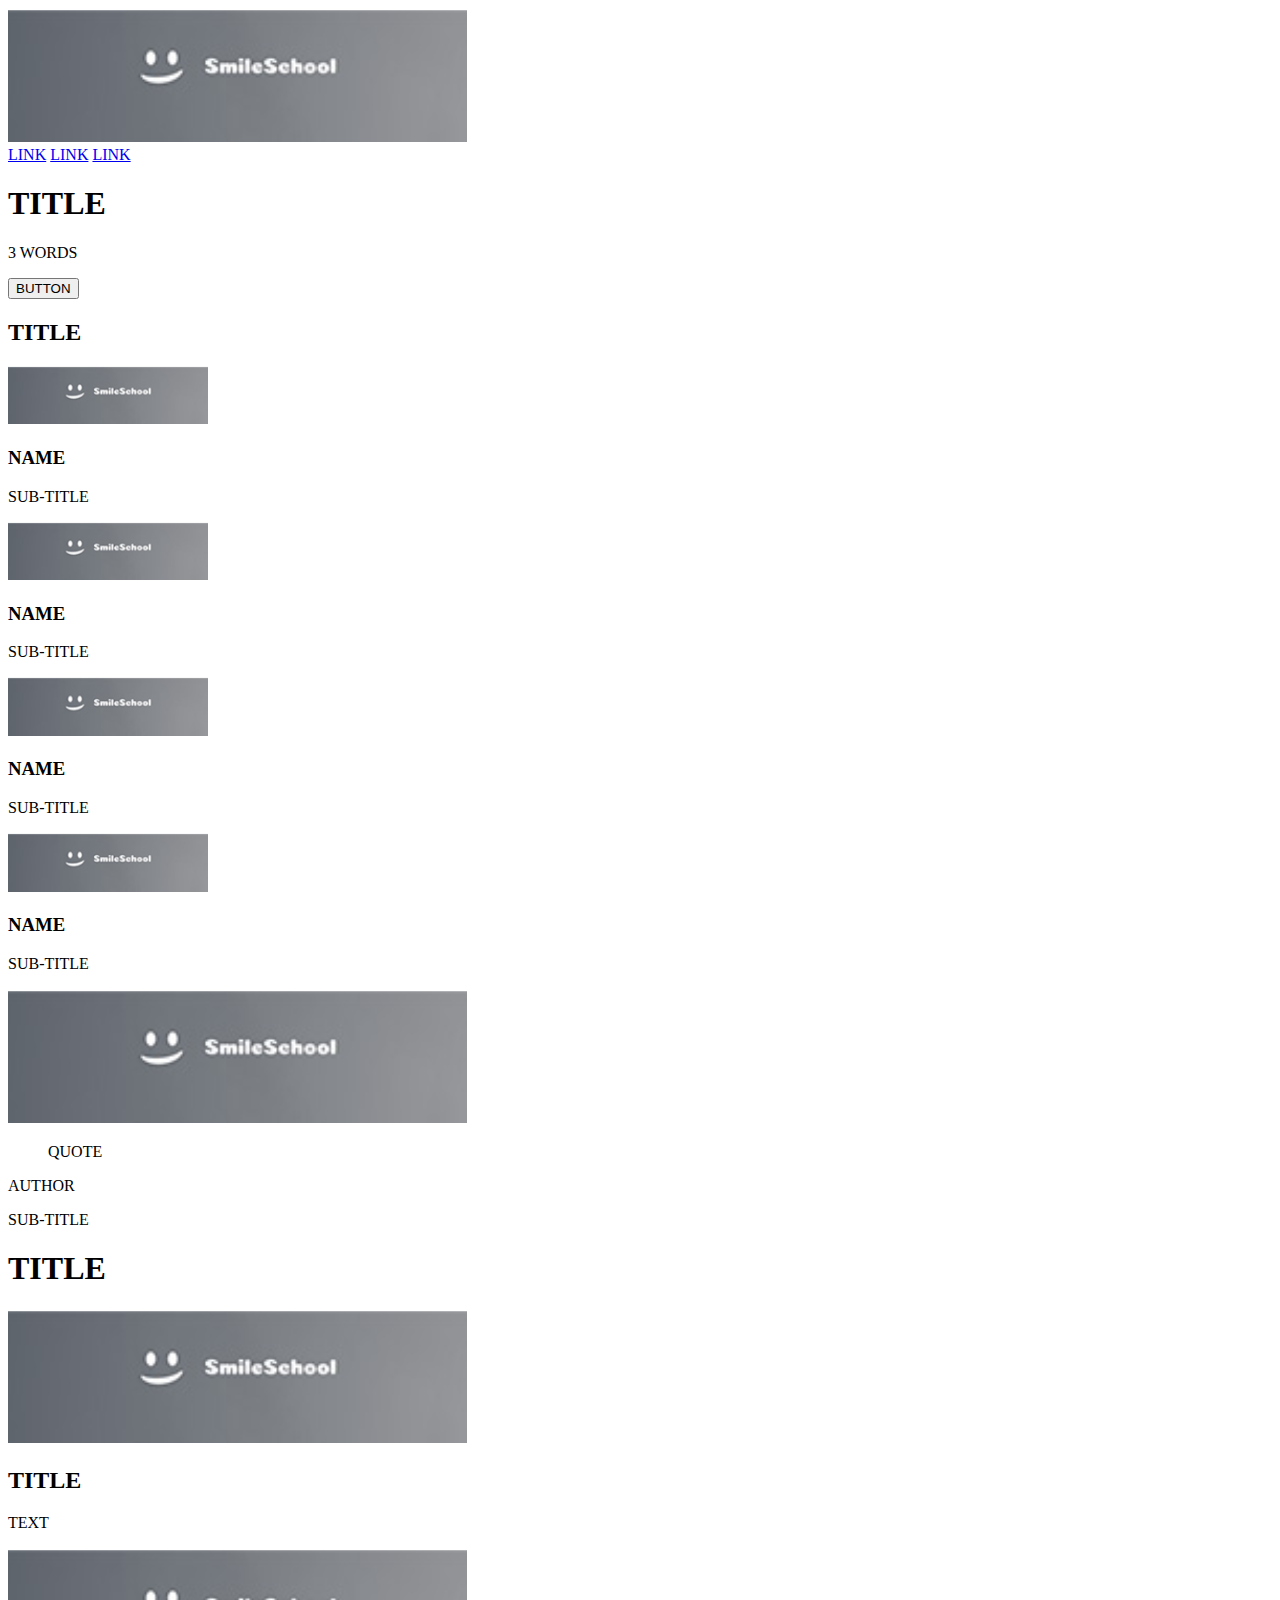
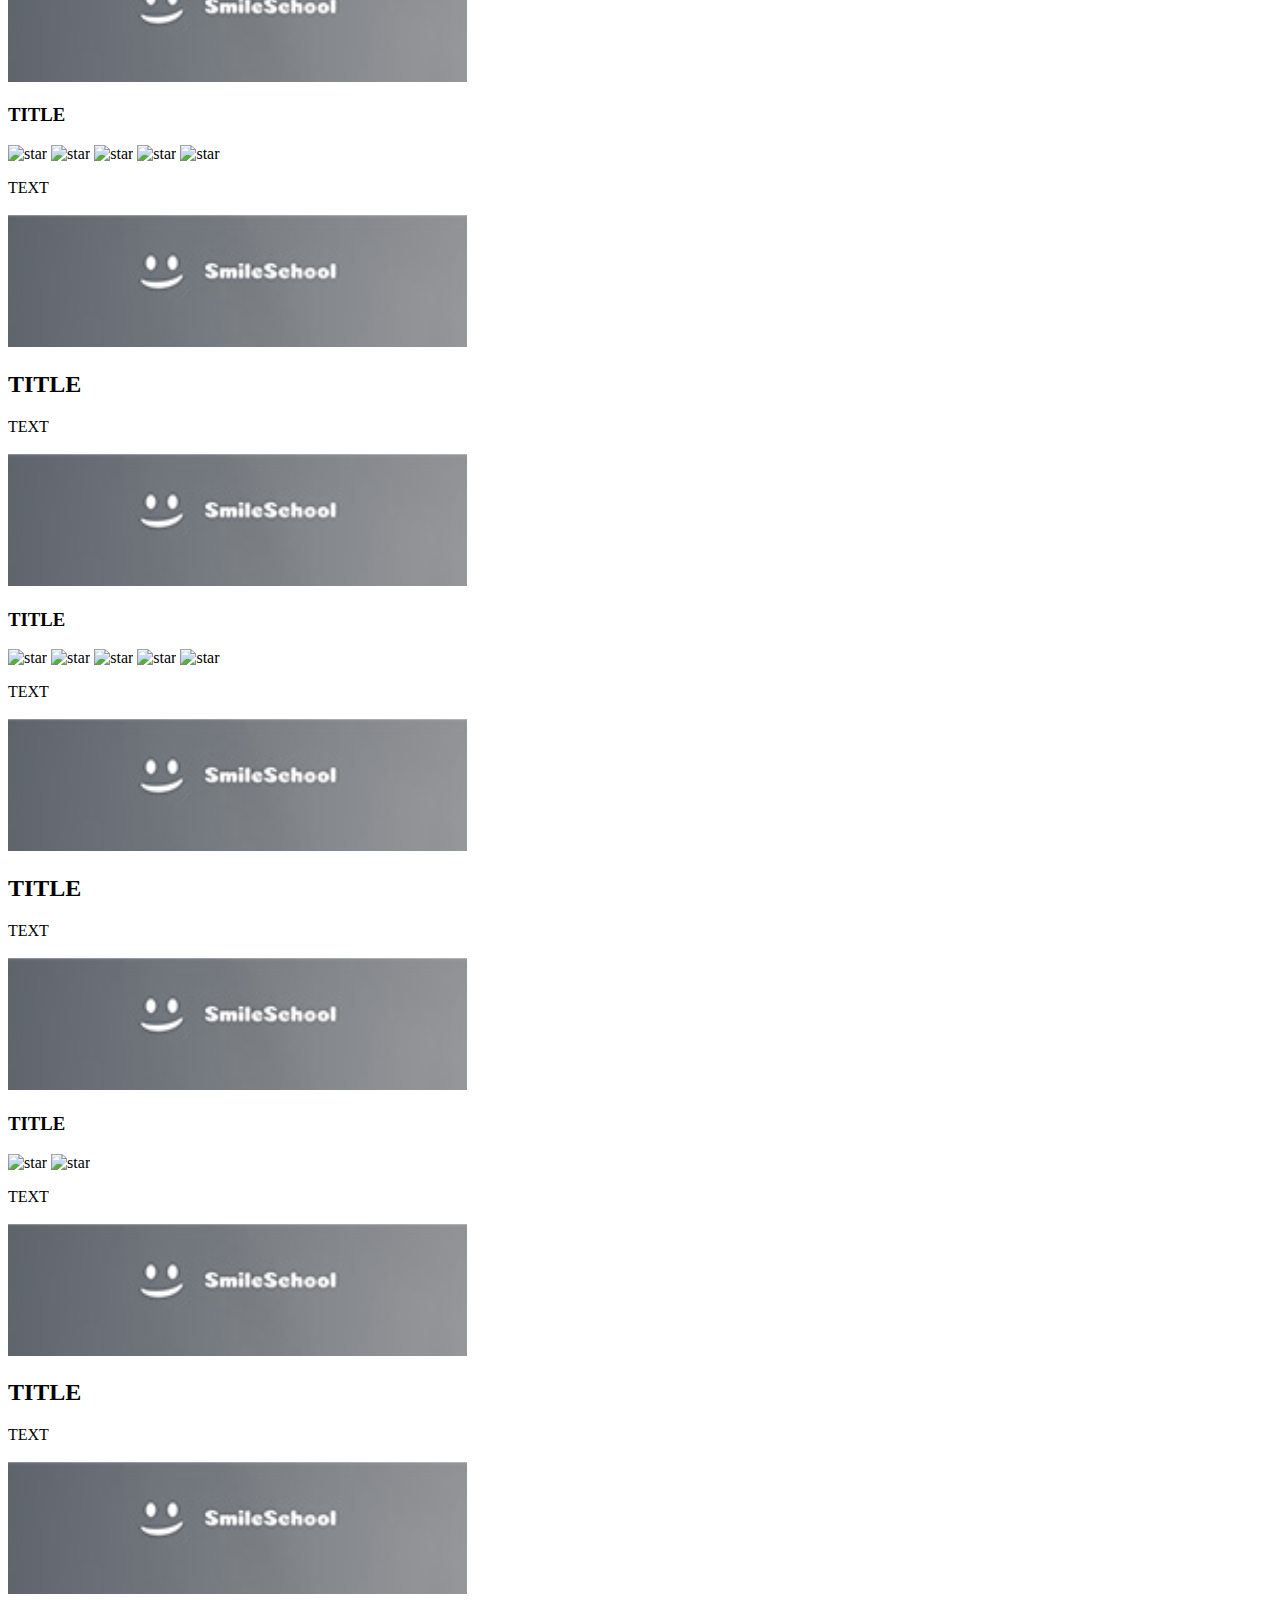
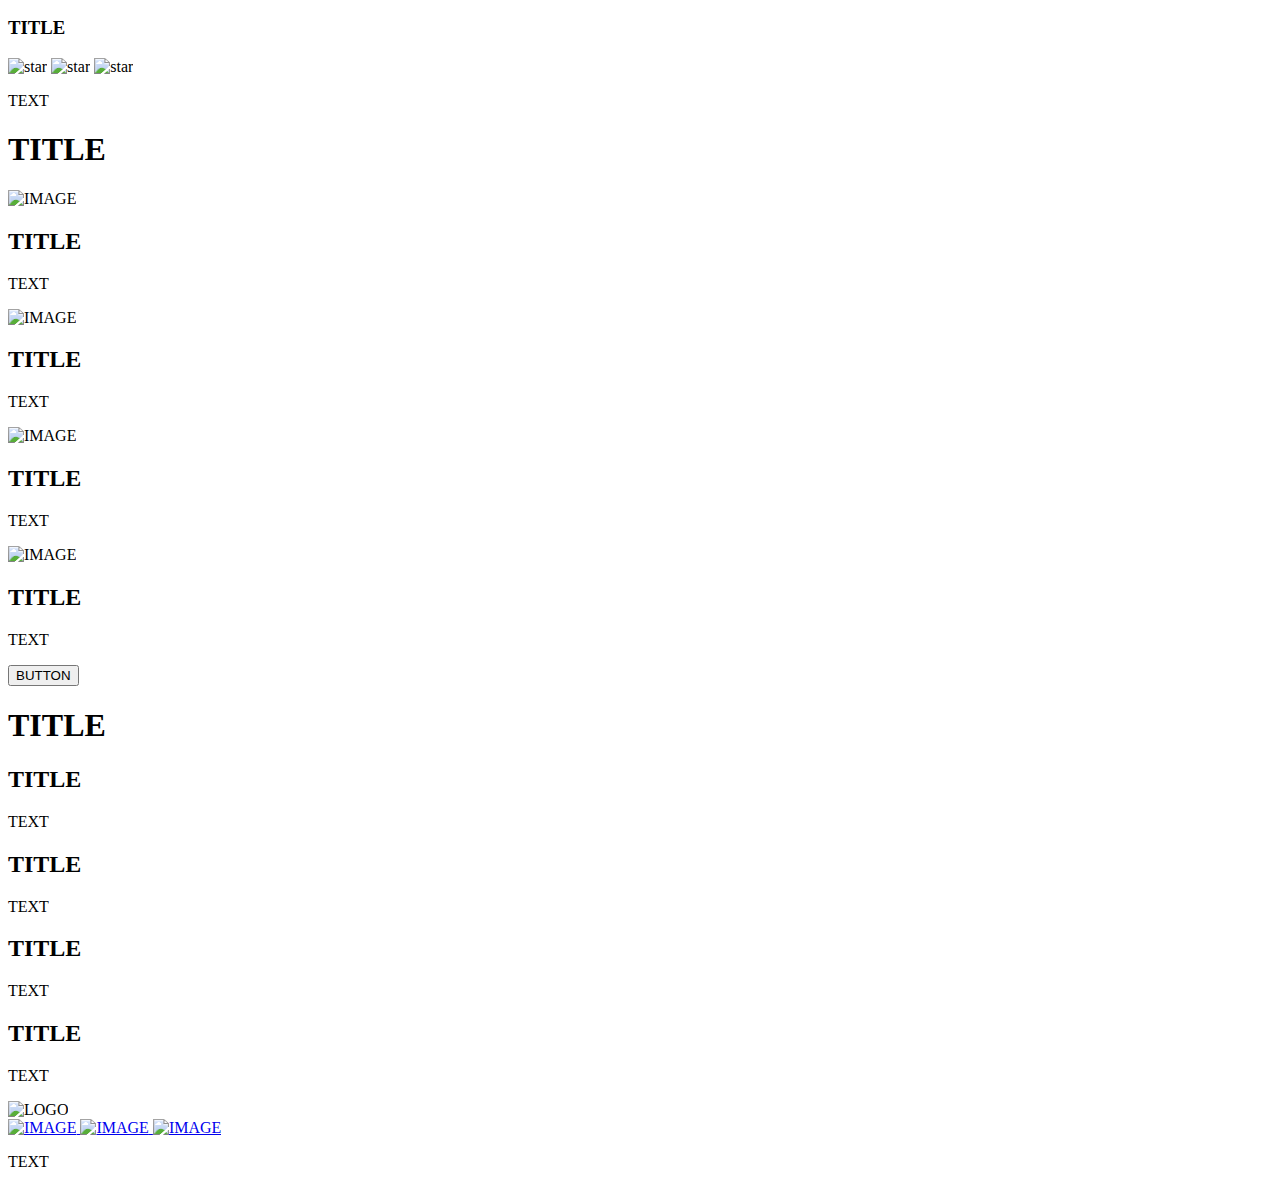
==== css_advanced/index.html @ 8b29eaa0 "css_advanced" ====
<!DOCTYPE html>
<html lang="en">

<head>
    <meta charset="UTF-8">
    <meta name="viewport" content="width=device-width, initial-scale=1.0">
    <title>HTML Advanced</title>
</head>

<body>
    <header>
        <a href="index.html">
            <img src="screenshot.png" alt="LOGO">
        </a>

        <div>
            <a href="#">LINK</a>
            <a href="#">LINK</a>
            <a href="#">LINK</a>
        </div>
    </header>

    <main>
        <section>
            <div>
                <h1>TITLE</h1>
                <p>3 WORDS</p>
                <button>BUTTON</button>
            </div>
            <div>
                <h2>TITLE</h2>
                <div>
                    <div>
                        <div>
                            <img src="screenshot.png" width="200px" alt="IMAGE">
                            <h3>NAME</h3>
                            <p>SUB-TITLE</p>
                        </div>
                    </div>
                    <div>
                        <div>
                            <img src="screenshot.png" width="200px" alt="IMAGE">
                            <h3>NAME</h3>
                            <p>SUB-TITLE</p>
                        </div>
                    </div>
                    <div>
                        <div>
                            <img src="screenshot.png" width="200px" alt="IMAGE">
                            <h3>NAME</h3>
                            <p>SUB-TITLE</p>
                        </div>
                    </div>
                    <div>
                        <div>
                            <img src="screenshot.png" width="200px" alt="IMAGE">
                            <h3>NAME</h3>
                            <p>SUB-TITLE</p>
                        </div>
                    </div>
                </div>
            </div>
        </section>

        <section>
            <img src="screenshot.png" alt="IMAGE">
            <div>
                <blockquote>
                    QUOTE
                </blockquote>
                <p>AUTHOR</p>
                <p>SUB-TITLE</p>
            </div>
        </section>

        <section>
            <h1>TITLE</h1>
            <div>
                <div>
                    <img src="screenshot.png" alt="IMAGE">
                    <h2>TITLE</h2>
                    <p>TEXT</p>
                    <div>
                        <img src="screenshot.png" alt="IMAGE">
                        <h3>TITLE</h3>
                    </div>
                    <div>
                        <div>
                            <img src="" alt="star">
                            <img src="" alt="star">
                            <img src="" alt="star">
                            <img src="" alt="star">
                            <img src="" alt="star">
                        </div>
                        <p>TEXT</p>
                    </div>
                </div>
                <div>
                    <img src="screenshot.png" alt="IMAGE">
                    <h2>TITLE</h2>
                    <p>TEXT</p>
                    <div>
                        <img src="screenshot.png" alt="IMAGE">
                        <h3>TITLE</h3>
                    </div>
                    <div>
                        <div>
                            <img src="" alt="star">
                            <img src="" alt="star">
                            <img src="" alt="star">
                            <img src="" alt="star">
                            <img src="" alt="star">
                        </div>
                        <p>TEXT</p>
                    </div>
                </div>
                <div>
                    <img src="screenshot.png" alt="IMAGE">
                    <h2>TITLE</h2>
                    <p>TEXT</p>
                    <div>
                        <img src="screenshot.png" alt="IMAGE">
                        <h3>TITLE</h3>
                    </div>
                    <div>
                        <div>
                            <img src="" alt="star">
                            <img src="" alt="star">
                        </div>
                        <p>TEXT</p>
                    </div>
                </div>
                <div>
                    <img src="screenshot.png" alt="IMAGE">
                    <h2>TITLE</h2>
                    <p>TEXT</p>
                    <div>
                        <img src="screenshot.png" alt="IMAGE">
                        <h3>TITLE</h3>
                    </div>
                    <div>
                        <div>
                            <img src="" alt="star">
                            <img src="" alt="star">
                            <img src="" alt="star">
                        </div>
                        <p>TEXT</p>
                    </div>
                </div>
            </div>
        </section>

        <section>
            <h1>TITLE</h1>
            <div>
                <div>
                    <img src="" alt="IMAGE">
                    <h2>TITLE</h2>
                    <p>TEXT</p>
                </div>
                <div>
                    <img src="" alt="IMAGE">
                    <h2>TITLE</h2>
                    <p>TEXT</p>
                </div>
                <div>
                    <img src="" alt="IMAGE">
                    <h2>TITLE</h2>
                    <p>TEXT</p>
                </div>
                <div>
                    <img src="" alt="IMAGE">
                    <h2>TITLE</h2>
                    <p>TEXT</p>
                </div>
            </div>
            <button>BUTTON</button>
        </section>

        <section>
            <h1>TITLE</h1>
            <div>
                <div>
                    <div>
                        <h2>TITLE</h2>
                        <p>TEXT</p>
                    </div>
                    <div>
                        <h2>TITLE</h2>
                        <p>TEXT</p>
                    </div>
                </div>
                <div>
                    <div>
                        <h2>TITLE</h2>
                        <p>TEXT</p>
                    </div>
                    <div>
                        <h2>TITLE</h2>
                        <p>TEXT</p>
                    </div>
                </div>
            </div>
        </section>
    </main>

    <footer>
        <div>
            <div>
                <img src="" alt="LOGO">

                <div>
                    <a href="#">
                        <img src="" alt="IMAGE">
                    </a>
                    <a href="#">
                        <img src="" alt="IMAGE">
                    </a>
                    <a href="#">
                        <img src="" alt="IMAGE">
                    </a>
                </div>
            </div>
            <p>TEXT</p>
        </div>
    </footer>

</body>

</html>
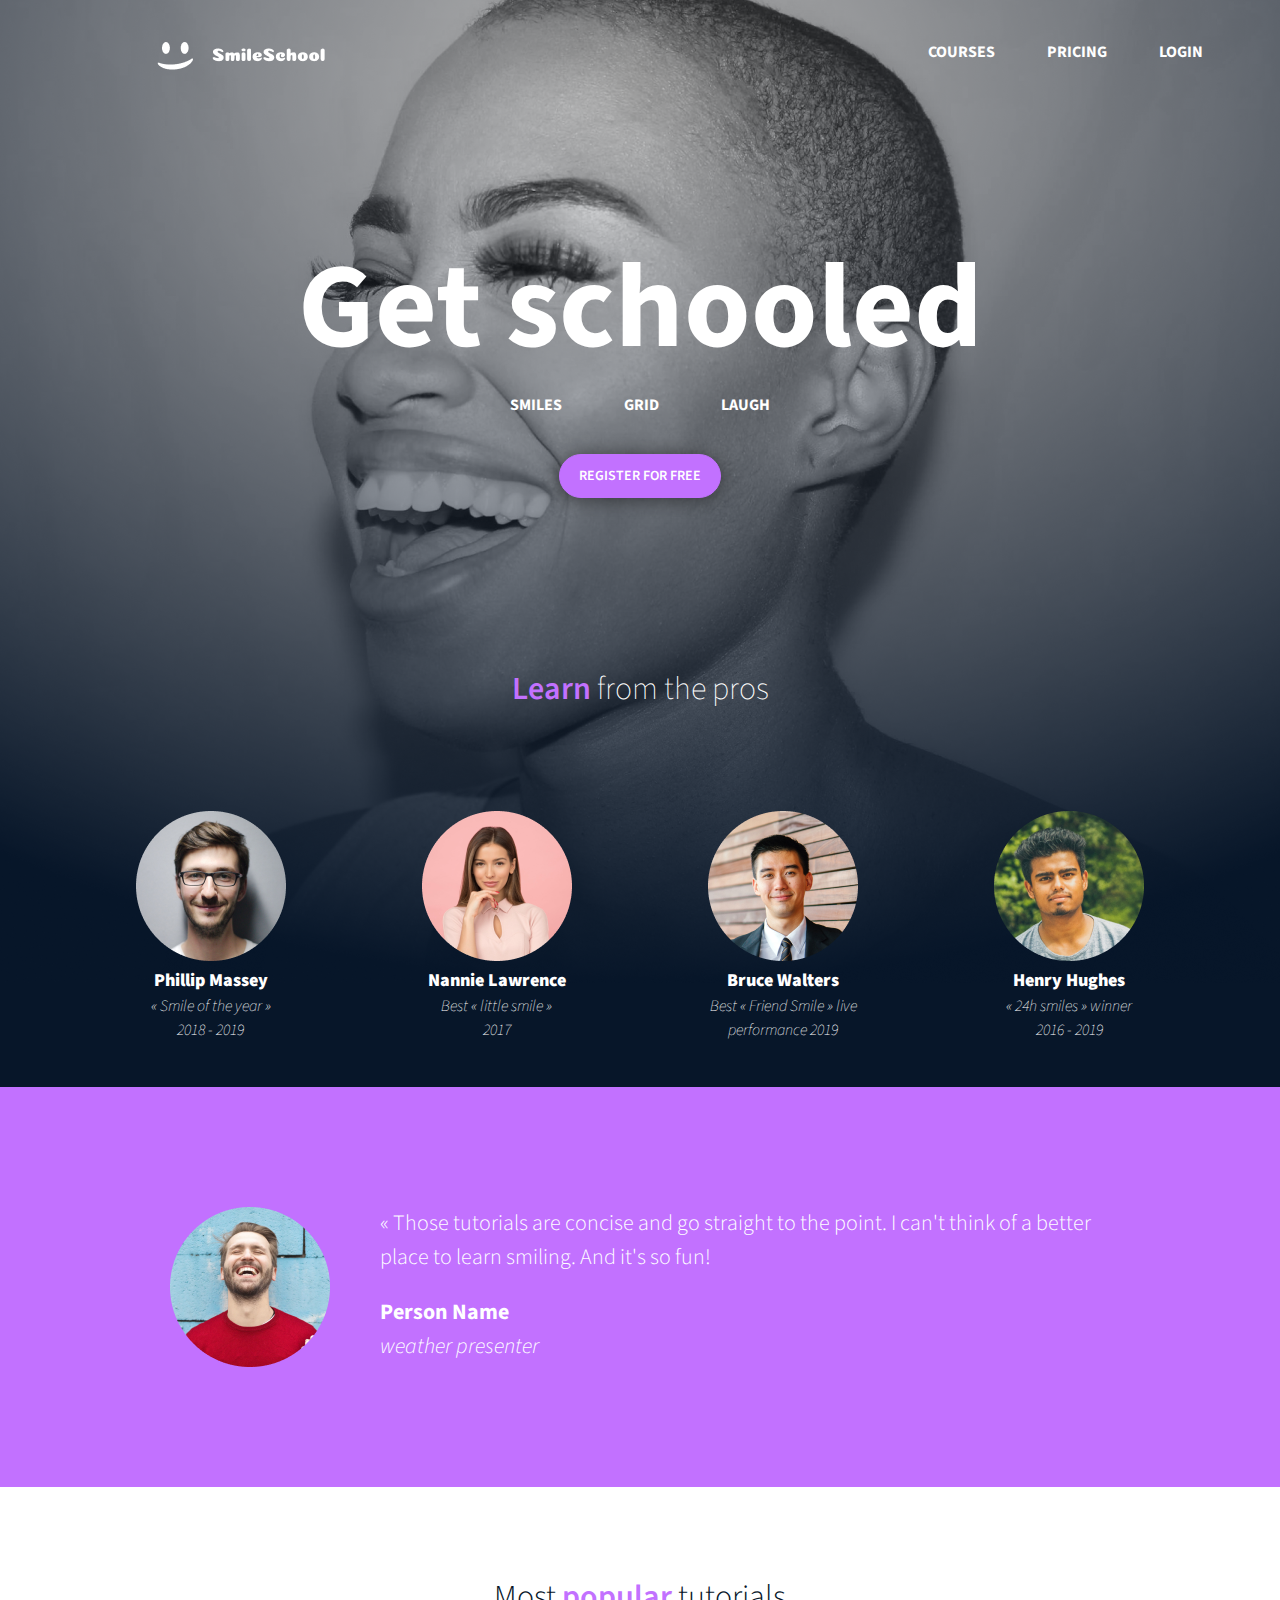
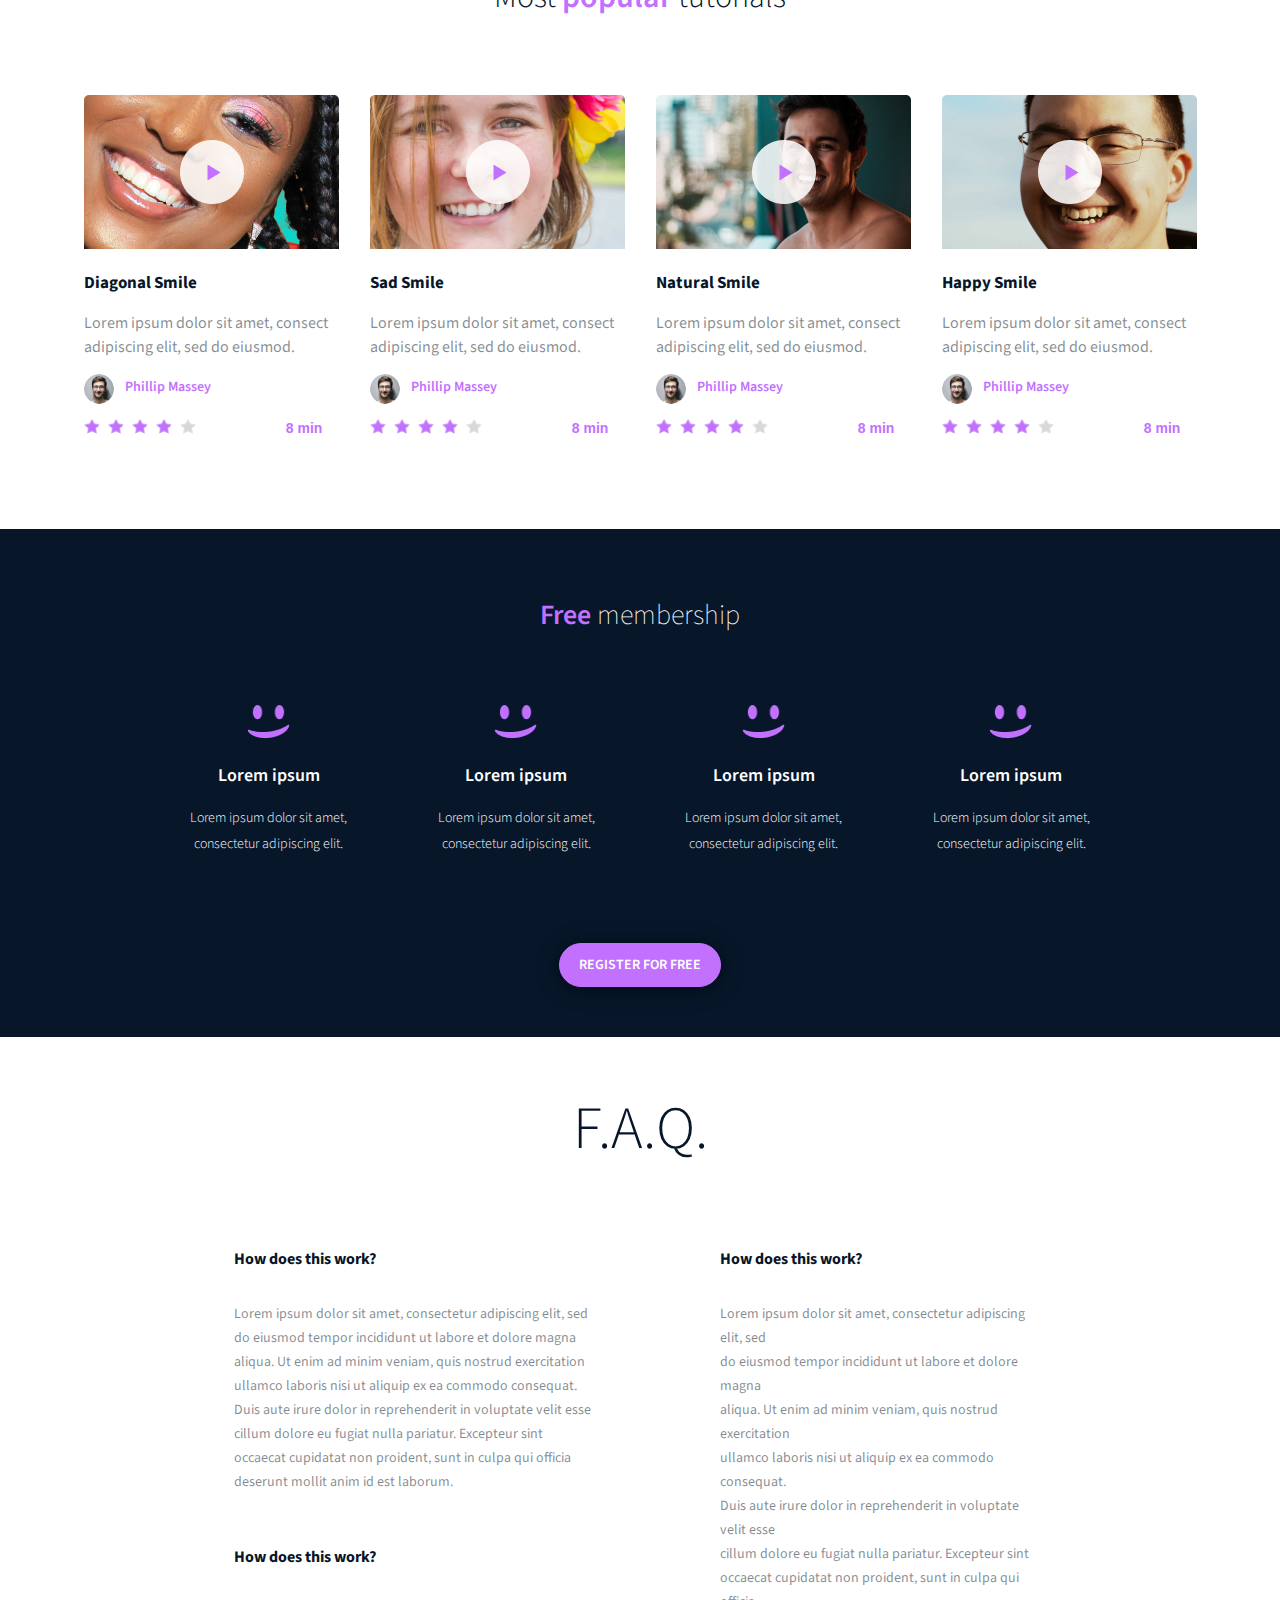
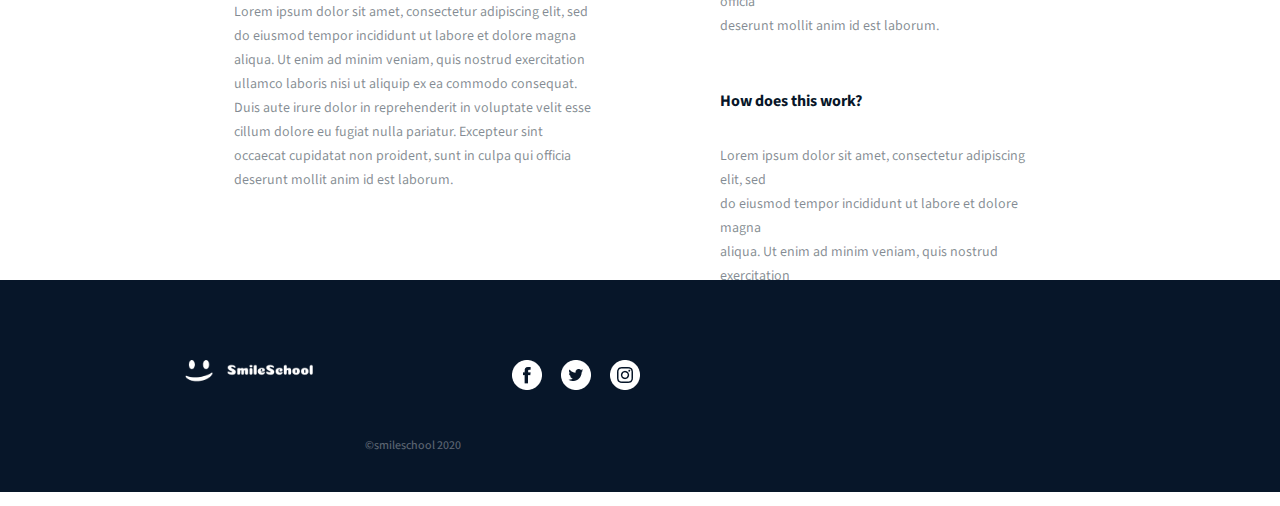
==== commit 02296bd5: "css_advanced" ====
--- a/css_advanced/index.html
+++ b/css_advanced/index.html
@@ -4,201 +4,246 @@
 <head>
     <meta charset="UTF-8">
     <meta name="viewport" content="width=device-width, initial-scale=1.0">
-    <title>HTML Advanced</title>
+    <title>Smileschool Landing Page</title>
+    <link rel="stylesheet" href="./styles.css">
+    <link rel="preconnect" href="https://fonts.googleapis.com">
+    <link rel="preconnect" href="https://fonts.gstatic.com" crossorigin>
+    <link href="https://fonts.googleapis.com/css2?family=Source+Sans+3:ital,wght@0,200..900;1,200..900&display=swap"
+        rel="stylesheet">
 </head>
 
 <body>
-    <header>
-        <a href="index.html">
-            <img src="screenshot.png" alt="LOGO">
-        </a>
-
+    <header class="header">
         <div>
-            <a href="#">LINK</a>
-            <a href="#">LINK</a>
-            <a href="#">LINK</a>
+            <a href="#"><img src="./Images/smile-logo.png" alt="Smile Logo" class="frame"></a>
+        </div>
+
+        <div class="nav-links">
+            <a href="#">courses</a>
+            <a href="#">pricing</a>
+            <a href="#">login</a>
         </div>
     </header>
 
     <main>
-        <section>
-            <div>
-                <h1>TITLE</h1>
-                <p>3 WORDS</p>
-                <button>BUTTON</button>
-            </div>
-            <div>
-                <h2>TITLE</h2>
-                <div>
+        <section class="banner">
+            <div>
+                <h1 class="header-text">Get schooled</h1>
+                <p class="header-p">SMILES GRID LAUGH</p>
+                <button class="first-btn"><a href="#">register for free</a></button>
+            </div>
+
+            <div>
+                <h2 class="header2-text"><span>Learn</span> from the pros</h2>
+
+                <div class="pros-section">
+                    <div class="pro">
+                        <img src="./Images/avatar.png" alt="Phillip">
+                        <h3 class="pro-name">Phillip Massey</h3>
+                        <p class="pro-text">« Smile of the year » 2018 - 2019</p>
+                    </div>
+
                     <div>
-                        <div>
-                            <img src="screenshot.png" width="200px" alt="IMAGE">
-                            <h3>NAME</h3>
-                            <p>SUB-TITLE</p>
-                        </div>
-                    </div>
+                        <img src="./Images/avatar (1).png" alt="Nannie">
+                        <h3 class="pro-name">Nannie Lawrence</h3>
+                        <p class="pro-text">Best « little smile » <br> 2017</p>
+                    </div>
+
                     <div>
-                        <div>
-                            <img src="screenshot.png" width="200px" alt="IMAGE">
-                            <h3>NAME</h3>
-                            <p>SUB-TITLE</p>
-                        </div>
-                    </div>
+                        <img src="./Images/avatar (2).png" alt="Bruce">
+                        <h3 class="pro-name">Bruce Walters</h3>
+                        <p class="pro-text">Best « Friend Smile » live performance 2019</p>
+                    </div>
+
                     <div>
-                        <div>
-                            <img src="screenshot.png" width="200px" alt="IMAGE">
-                            <h3>NAME</h3>
-                            <p>SUB-TITLE</p>
-                        </div>
-                    </div>
-                    <div>
-                        <div>
-                            <img src="screenshot.png" width="200px" alt="IMAGE">
-                            <h3>NAME</h3>
-                            <p>SUB-TITLE</p>
-                        </div>
-                    </div>
-                </div>
-            </div>
-        </section>
-
-        <section>
-            <img src="screenshot.png" alt="IMAGE">
-            <div>
-                <blockquote>
-                    QUOTE
-                </blockquote>
-                <p>AUTHOR</p>
-                <p>SUB-TITLE</p>
-            </div>
-        </section>
-
-        <section>
-            <h1>TITLE</h1>
-            <div>
-                <div>
-                    <img src="screenshot.png" alt="IMAGE">
-                    <h2>TITLE</h2>
-                    <p>TEXT</p>
-                    <div>
-                        <img src="screenshot.png" alt="IMAGE">
-                        <h3>TITLE</h3>
-                    </div>
-                    <div>
-                        <div>
-                            <img src="" alt="star">
-                            <img src="" alt="star">
-                            <img src="" alt="star">
-                            <img src="" alt="star">
-                            <img src="" alt="star">
-                        </div>
-                        <p>TEXT</p>
-                    </div>
-                </div>
-                <div>
-                    <img src="screenshot.png" alt="IMAGE">
-                    <h2>TITLE</h2>
-                    <p>TEXT</p>
-                    <div>
-                        <img src="screenshot.png" alt="IMAGE">
-                        <h3>TITLE</h3>
-                    </div>
-                    <div>
-                        <div>
-                            <img src="" alt="star">
-                            <img src="" alt="star">
-                            <img src="" alt="star">
-                            <img src="" alt="star">
-                            <img src="" alt="star">
-                        </div>
-                        <p>TEXT</p>
-                    </div>
-                </div>
-                <div>
-                    <img src="screenshot.png" alt="IMAGE">
-                    <h2>TITLE</h2>
-                    <p>TEXT</p>
-                    <div>
-                        <img src="screenshot.png" alt="IMAGE">
-                        <h3>TITLE</h3>
-                    </div>
-                    <div>
-                        <div>
-                            <img src="" alt="star">
-                            <img src="" alt="star">
-                        </div>
-                        <p>TEXT</p>
-                    </div>
-                </div>
-                <div>
-                    <img src="screenshot.png" alt="IMAGE">
-                    <h2>TITLE</h2>
-                    <p>TEXT</p>
-                    <div>
-                        <img src="screenshot.png" alt="IMAGE">
-                        <h3>TITLE</h3>
-                    </div>
-                    <div>
-                        <div>
-                            <img src="" alt="star">
-                            <img src="" alt="star">
-                            <img src="" alt="star">
-                        </div>
-                        <p>TEXT</p>
-                    </div>
-                </div>
-            </div>
-        </section>
-
-        <section>
-            <h1>TITLE</h1>
-            <div>
-                <div>
-                    <img src="" alt="IMAGE">
-                    <h2>TITLE</h2>
-                    <p>TEXT</p>
-                </div>
-                <div>
-                    <img src="" alt="IMAGE">
-                    <h2>TITLE</h2>
-                    <p>TEXT</p>
-                </div>
-                <div>
-                    <img src="" alt="IMAGE">
-                    <h2>TITLE</h2>
-                    <p>TEXT</p>
-                </div>
-                <div>
-                    <img src="" alt="IMAGE">
-                    <h2>TITLE</h2>
-                    <p>TEXT</p>
-                </div>
-            </div>
-            <button>BUTTON</button>
-        </section>
-
-        <section>
-            <h1>TITLE</h1>
-            <div>
-                <div>
-                    <div>
-                        <h2>TITLE</h2>
-                        <p>TEXT</p>
-                    </div>
-                    <div>
-                        <h2>TITLE</h2>
-                        <p>TEXT</p>
-                    </div>
-                </div>
-                <div>
-                    <div>
-                        <h2>TITLE</h2>
-                        <p>TEXT</p>
-                    </div>
-                    <div>
-                        <h2>TITLE</h2>
-                        <p>TEXT</p>
-                    </div>
+                        <img src="./Images/avatar (3).png" alt="Henry">
+                        <h3 class="pro-name">Henry Hughes</h3>
+                        <p class="pro-text">« 24h smiles » winner 2016 - 2019</p>
+                    </div>
+                </div>
+            </div>
+        </section>
+
+        <section class="testimonial">
+            <div>
+                <img src="./Images/avatar (4).png" alt="A male testifier">
+            </div>
+
+            <div class="quote">
+                <blockquote>« Those tutorials are concise and go straight to the point. I can't think of a better place
+                    to learn smiling. And it's so fun!</blockquote>
+                <p class="name">Person Name</p>
+                <p class="title">weather presenter</p>
+            </div>
+        </section>
+
+        <section class="videos">
+            <h1>Most <span class="popular">popular</span> tutorials</h1>
+
+            <div class="videos-div">
+                <div>
+                    <img src="./Images/preview (1).png" alt="First Video" id="hover">
+                    <h2>Diagonal Smile</h2>
+                    <p>Lorem ipsum dolor sit amet, consect <br> adipiscing elit, sed do eiusmod.</p>
+
+                    <div class="vp">
+                        <img src="./Images/avatar.png" alt="Review 1">
+                        <h3>Phillip Massey</h3>
+                    </div>
+
+                    <div class="rating">
+                        <div>
+                            <img src="./Images/Star_1.png" alt="star 1">
+                            <img src="./Images/Star_2.png" alt="star 2">
+                            <img src="./Images/Star_3.png" alt="star 3">
+                            <img src="./Images/Star_4.png" alt="star 4">
+                            <img src="./Images/Star_5.png" alt="blank star 5">
+                        </div>
+                        <p>8 min</p>
+                    </div>
+                </div>
+
+                <div>
+                    <img src="./Images/preview (2).png" alt="Second Video" id="hover">
+                    <h2>Sad Smile</h2>
+                    <p>Lorem ipsum dolor sit amet, consect <br> adipiscing elit, sed do eiusmod.</p>
+
+                    <div class="vp">
+                        <img src="./Images/avatar.png" alt="Review 2">
+                        <h3>Phillip Massey</h3>
+                    </div>
+
+                    <div class="rating">
+                        <div>
+                            <img src="./Images/Star_1.png" alt="star 1">
+                            <img src="./Images/Star_2.png" alt="star 2">
+                            <img src="./Images/Star_3.png" alt="star 3">
+                            <img src="./Images/Star_4.png" alt="star 4">
+                            <img src="./Images/Star_5.png" alt="blank star 5">
+                        </div>
+                        <p>8 min</p>
+                    </div>
+                </div>
+
+                <div>
+                    <img src="./Images/preview (3).png" alt="Third Video" id="hover">
+                    <h2>Natural Smile</h2>
+                    <p>Lorem ipsum dolor sit amet, consect <br> adipiscing elit, sed do eiusmod.</p>
+
+                    <div class="vp">
+                        <img src="./Images/avatar.png" alt="Review 3">
+                        <h3>Phillip Massey</h3>
+                    </div>
+
+                    <div class="rating">
+                        <div>
+                            <img src="./Images/Star_1.png" alt="star 1">
+                            <img src="./Images/Star_2.png" alt="star 2">
+                            <img src="./Images/Star_3.png" alt="star 3">
+                            <img src="./Images/Star_4.png" alt="star 4">
+                            <img src="./Images/Star_5.png" alt="blank star 5">
+                        </div>
+                        <p>8 min</p>
+                    </div>
+                </div>
+
+                <div>
+                    <img src="./Images/preview (4).png" alt="Fourth Video" id="hover">
+                    <h2>Happy Smile</h2>
+                    <p>Lorem ipsum dolor sit amet, consect <br> adipiscing elit, sed do eiusmod.</p>
+
+                    <div class="vp">
+                        <img src="./Images/avatar.png" alt="Review 4">
+                        <h3>Phillip Massey</h3>
+                    </div>
+
+                    <div class="rating">
+                        <div>
+                            <img src="./Images/Star_1.png" alt="star 1">
+                            <img src="./Images/Star_2.png" alt="star 2">
+                            <img src="./Images/Star_3.png" alt="star 3">
+                            <img src="./Images/Star_4.png" alt="star 4">
+                            <img src="./Images/Star_5.png" alt="blank star 5">
+                        </div>
+                        <p>8 min</p>
+                    </div>
+                </div>
+            </div>
+        </section>
+
+        <section class="membership">
+            <h1><span>Free</span> membership</h1>
+
+            <div class="membership-div">
+                <div>
+                    <img src="./Images/smile.png" alt="smile">
+                    <h2>Lorem ipsum</h2>
+                    <p>Lorem ipsum dolor sit amet, <br> consectetur adipiscing elit.</p>
+                </div>
+
+                <div>
+                    <img src="./Images/smile.png" alt="smile">
+                    <h2>Lorem ipsum</h2>
+                    <p>Lorem ipsum dolor sit amet, <br> consectetur adipiscing elit.</p>
+                </div>
+
+                <div>
+                    <img src="./Images/smile.png" alt="smile">
+                    <h2>Lorem ipsum</h2>
+                    <p>Lorem ipsum dolor sit amet, <br> consectetur adipiscing elit.</p>
+                </div>
+
+                <div>
+                    <img src="./Images/smile.png" alt="smile">
+                    <h2>Lorem ipsum</h2>
+                    <p>Lorem ipsum dolor sit amet, <br> consectetur adipiscing elit.</p>
+                </div>
+            </div>
+            <button class="second-btn"><a href="#">register for free</a></button>
+        </section>
+
+        <section class="faq">
+            <h1>f.a.q.</h1>
+
+            <div class="faq-div">
+                <div class="faq-item" id="left">
+                    <h2>How does this work?</h2>
+                    <p>Lorem ipsum dolor sit amet, consectetur adipiscing elit, sed <br> do eiusmod tempor incididunt ut
+                        labore et dolore magna <br> aliqua. Ut enim ad minim veniam, quis nostrud exercitation <br>
+                        ullamco laboris nisi ut aliquip ex ea commodo consequat. <br> Duis aute irure dolor in
+                        reprehenderit in voluptate velit esse <br> cillum dolore eu fugiat nulla pariatur. Excepteur
+                        sint <br> occaecat cupidatat non proident, sunt in culpa qui officia <br> deserunt mollit anim
+                        id est laborum.</p>
+                </div>
+
+                <div class="faq-item" id="right">
+                    <h2>How does this work?</h2>
+                    <p>Lorem ipsum dolor sit amet, consectetur adipiscing elit, sed <br> do eiusmod tempor incididunt ut
+                        labore et dolore magna <br> aliqua. Ut enim ad minim veniam, quis nostrud exercitation <br>
+                        ullamco laboris nisi ut aliquip ex ea commodo consequat. <br> Duis aute irure dolor in
+                        reprehenderit in voluptate velit esse <br> cillum dolore eu fugiat nulla pariatur. Excepteur
+                        sint <br> occaecat cupidatat non proident, sunt in culpa qui officia <br> deserunt mollit anim
+                        id est laborum.</p>
+                </div>
+
+                <div class="faq-item" id="left">
+                    <h2>How does this work?</h2>
+                    <p>Lorem ipsum dolor sit amet, consectetur adipiscing elit, sed <br> do eiusmod tempor incididunt ut
+                        labore et dolore magna <br> aliqua. Ut enim ad minim veniam, quis nostrud exercitation <br>
+                        ullamco laboris nisi ut aliquip ex ea commodo consequat. <br> Duis aute irure dolor in
+                        reprehenderit in voluptate velit esse <br> cillum dolore eu fugiat nulla pariatur. Excepteur
+                        sint <br> occaecat cupidatat non proident, sunt in culpa qui officia <br> deserunt mollit anim
+                        id est laborum.</p>
+                </div>
+
+                <div class="faq-item" id="right">
+                    <h2>How does this work?</h2>
+                    <p>Lorem ipsum dolor sit amet, consectetur adipiscing elit, sed <br> do eiusmod tempor incididunt ut
+                        labore et dolore magna <br> aliqua. Ut enim ad minim veniam, quis nostrud exercitation <br>
+                        ullamco laboris nisi ut aliquip ex ea commodo consequat. <br> Duis aute irure dolor in
+                        reprehenderit in voluptate velit esse <br> cillum dolore eu fugiat nulla pariatur. Excepteur
+                        sint <br> occaecat cupidatat non proident, sunt in culpa qui officia <br> deserunt mollit anim
+                        id est laborum.</p>
                 </div>
             </div>
         </section>
@@ -207,24 +252,18 @@
     <footer>
         <div>
             <div>
-                <img src="" alt="LOGO">
-
-                <div>
-                    <a href="#">
-                        <img src="" alt="IMAGE">
-                    </a>
-                    <a href="#">
-                        <img src="" alt="IMAGE">
-                    </a>
-                    <a href="#">
-                        <img src="" alt="IMAGE">
-                    </a>
-                </div>
-            </div>
-            <p>TEXT</p>
+                <img src="./Images/smile-logo.png" alt="Footer logo" class="footer-logo">
+
+                <div class="footer-sm">
+                    <a href="#" target="_blank"><img src="./Images/Facebook.png" alt="Facebook"></a>
+                    <a href="#" target="_blank"><img src="./Images/Twitter.png" alt="Twitter"></a>
+                    <a href="#" target="_blank"><img src="./Images/Instagram.png" alt="Instagram"></a>
+                </div>
+            </div>
+
+            <p>&copy;smileschool 2020</p>
         </div>
     </footer>
-
 </body>
 
 </html>--- a/css_advanced/styles.css
+++ b/css_advanced/styles.css
@@ -0,0 +1,404 @@
+* {
+    margin: 0;
+    padding: 0;
+    box-sizing: border-box;
+    font-family: 'Source Sans 3', sans-serif;
+}
+
+.banner {
+    background-image: url(./Images/background.png);
+    background-repeat: no-repeat;
+    background-position-x: center;
+    background-size: cover;
+    height: 1093px;
+    margin-top: -109px;
+    padding-top: 109px;
+}
+
+.header {
+    background-size: contain;
+    position: relative;
+}
+
+.header img {
+    margin: 1rem 0rem 0 5rem;
+}
+
+.header {
+    display: flex;
+    padding: 2% 6%;
+    justify-content: space-between;
+    align-items: center;
+}
+
+.nav-links {
+    display: flex;
+    gap: 52px
+}
+
+.nav-links a {
+    font-weight: 700;
+    padding: 8px none;
+    text-decoration: none;
+    text-transform: uppercase;
+    color: #fff;
+    
+}
+
+.header-text {
+    text-align: center;
+    color: white;
+    font-size: 120px;
+    font-weight: 700;
+    margin-top: 120px
+}
+
+.header-p {
+    text-align: center;
+    color: #fff;
+    font-size: 16px;
+    font-weight: 700;
+    word-spacing: 59px;
+}
+
+.first-btn {
+    display: block;
+    justify-content: space-between;
+    align-items: center;
+    border: 1px solid #c271ff;
+    border-radius: 22px;
+    background: #C271FF;
+    box-shadow: 0px 2px 20px 0px rgba(0, 0, 0, 0.50);
+    width: 162px;
+    height: 44px;
+    cursor: pointer;
+    margin-top: 38px;
+    margin-right: auto;
+    margin-left: auto;
+}
+
+.first-btn a{
+    color: #fff;
+    text-transform: uppercase;
+    text-decoration: none;
+    font-size: 14px;
+    font-weight: 600;
+}
+
+.header2-text {
+    text-align: center;
+    font-size: 32px;
+    font-weight: 200;
+    color: #fff;
+    margin-top: 168px;
+    margin-left: auto;
+    margin-right: auto;
+}
+
+
+span {
+    color: #c271ff;
+    font-weight: 600;
+}
+
+
+.pros-section {
+    display: flex;
+    flex-direction: row;
+    justify-content: space-between;
+    align-items: center;
+    margin-left: auto;
+    margin-right: auto;
+    margin-top: 6.2rem;
+    width: 1009px;
+    margin-bottom: 46px;
+}
+
+.pro-name {
+    text-align: center;
+    color: white;
+    font-size: 18px;
+    font-weight: 900;
+    line-height: 27px;
+}
+
+.pro-text {
+    width: 150px;
+    text-align: center;
+    color: white;
+    font-size: 16px;
+    font-style: italic;
+    font-weight: 200;
+    line-height: 24px;
+}
+
+/* Second section */
+
+.testimonial {
+    display: flex;
+    background-color:#C271FF;
+    height: 400px;
+    padding: none 260px;
+    align-items: center;
+    justify-content: center;
+    gap: 50px;
+}
+
+.testimonial div{
+    height: 160px;
+}
+
+.quote {
+    color: #fff;
+    font-size: 16px;
+    font-weight: 300;
+    width: 730px;
+    line-height: 33.6px;
+}
+
+.quote blockquote {
+    font-size: 22px;
+}
+
+.name {
+    margin-top: 22px;
+    font-weight: 700;
+    font-size: 22px;
+}
+
+.title {
+    font-style: italic;
+    font-size: 22px;
+}
+
+/* Third section */
+
+.videos {
+    background-color: #FFFFFF;
+    margin-top: 87px;
+    margin-right: 107px;
+    margin-left: 107px;
+}
+
+.videos h1 {
+    color: #071629;
+    text-align: center;
+    font-size: 32px;
+    font-weight: 300;
+}
+
+.videos-div {
+    display: flex;
+    flex-direction: row;
+    justify-content: center;
+    gap: 31px;
+    margin-top: 75px;
+    cursor: pointer;
+}
+
+
+.videos-div h2 {
+    color: #071629;
+    font-size: 17px;
+    font-weight: 700;
+    margin-top: 1rem;
+    word-wrap: break-word;
+}
+
+.videos-div p {
+    color: rgba(7, 22, 41, 0.50);
+    font-size: 16px;
+    font-weight: 400;
+    line-height: 24px;
+    margin-top: 1rem;
+}
+
+.vp {
+    display: flex;
+    flex-direction: row;
+}
+.vp img {
+    margin: 15px 11px 15px 0;
+    border-radius: 50%;
+    width: 30px;
+    height: 30px;
+}
+.vp h3 {
+    margin-top: 15px;
+    color: #C271FF;
+    font-size: 14px;
+    font-weight: 600;
+    line-height: 27px;
+    word-wrap: break-word;
+}
+.rating {
+    display: flex;
+    flex-direction: row;
+}
+
+.rating > div {
+    display: flex;
+    gap: 8px;
+}
+.rating > div > img {
+    height: 15px;
+}
+
+.rating p {
+    margin: -4px 0 0 90px;
+    color: #C271FF;
+    font-size: 14px;
+    font-family: "Source Sans Pro", sans-serif;
+    font-weight: 600;
+    line-height: 27px;
+    word-wrap: break-word;
+}
+
+/* Fourth section */
+
+.membership {
+    margin-top: 87px;
+    background-color: #071629;
+    display: flex;
+    flex-direction: column;
+    align-items: center;
+    padding: 50px 100px;
+    color: #ffffff;
+}
+
+.membership h1 {
+    color: #fff;
+    text-align: center;
+    font-size: 28px;
+    font-weight: 200;
+    margin: 1rem 0;
+}
+
+.membership-div {
+    display: flex;
+    flex-direction: row;
+    justify-content: space-evenly;
+    text-align: center;
+    width: 100%;
+    margin: 5% 0;
+}
+
+.membership-div img {
+    margin-bottom: 1rem;
+    width: 43.666px;
+    height: 35.353px;
+    flex-shrink: 0;
+}
+
+.membership-div h2 {
+    margin-bottom: 1rem;
+    font-size: 18px;
+    font-weight: 600;
+    line-height: 26px;
+}
+
+.membership-div p {
+    font-weight: 300;
+    font-size: 14px;
+    line-height: 26px;
+}
+
+.second-btn {
+    display: inline-block;
+    justify-content: space-between;
+    align-items: center;
+    border: 1px solid #c271ff;
+    border-radius: 22px;
+    background: #C271FF;
+    box-shadow: 0px 2px 20px 0px rgba(0, 0, 0, 0.50);
+    width: 162px;
+    height: 44px;
+    cursor: pointer;
+    margin-top: 3%;
+}
+
+.second-btn a{
+    color: #fff;
+    text-transform: uppercase;
+    text-decoration: none;
+    font-size: 14px;
+    font-weight: 600;
+}
+
+/* Fifth section */
+
+.faq {
+    padding: 50px 100px;
+}
+
+.faq h1 {
+    color: #071629;
+    text-align: center;
+    font-size: 60px;
+    font-weight: 300;
+    text-transform: uppercase;
+}
+
+.faq-div {
+    padding-left: 10%;
+    padding-right: 10%;
+    margin-top: 50px;
+}
+
+.faq-item {
+    display: flex;
+    flex-direction: column;
+    width: 50%;
+    padding: 3%;
+}
+
+.faq-item h2 {
+    color: #071629;
+    font-size: 16px;
+    font-weight: 700;
+    margin-bottom: 2rem;
+}
+
+.faq-item p {
+    color: rgba(7, 22, 41, 0.50);
+    font-size: 0.875rem;
+    font-weight: 400;
+    line-height: 1.5rem;
+} 
+
+#left {
+    display: flex;
+    float: left;
+} 
+
+#right {
+    display: flex;
+    float: right;
+    padding-left: 5rem;
+}
+
+/* Sixth section */
+
+footer {
+    background-color: #071629;
+    padding: 5rem 185px 2.4rem 185px;
+    margin-top: 38rem;
+}
+
+.footer-logo {
+    width: 8rem;
+}
+
+.footer-sm {
+    float: right;
+    word-spacing: 1rem;
+}
+
+footer p {
+    color: #fff;
+    font-size: 12px;
+    font-weight: 400;
+    text-align: center;
+    opacity: 0.3517;
+    margin-top: 3rem;
+}
